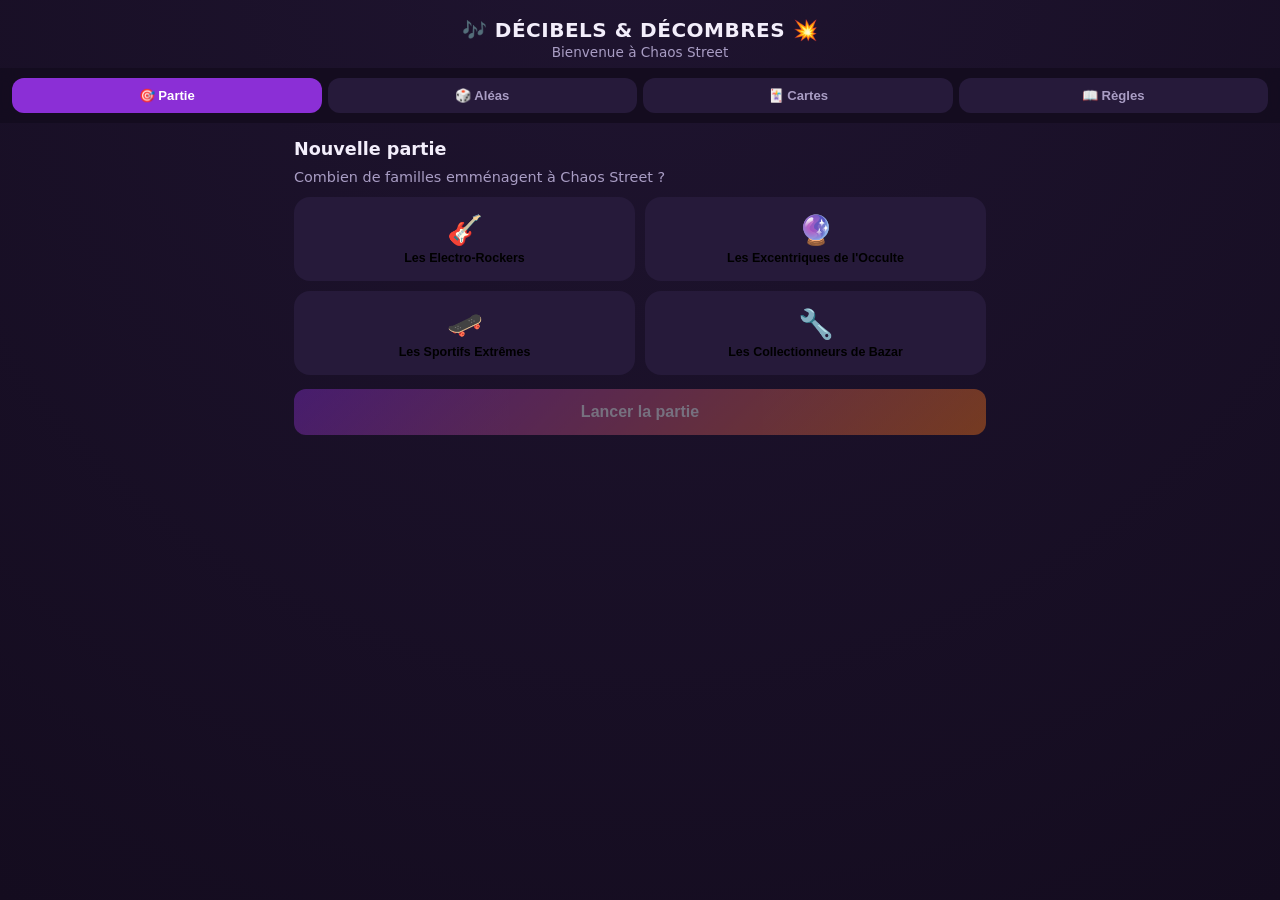
==== app/index.html @ d7ff8e60 "Initialiser le squelette de la PWA compagnon (Chaos Street) Application web progressive (HTML/CSS/JS" ====
<!DOCTYPE html>
<html lang="fr">
<head>
  <meta charset="UTF-8" />
  <meta name="viewport" content="width=device-width, initial-scale=1.0, viewport-fit=cover" />
  <meta name="theme-color" content="#1a1024" />
  <title>Décibels & Décombres — Chaos Street</title>
  <link rel="manifest" href="manifest.webmanifest" />
  <link rel="icon" href="icons/icon-192.png" />
  <link rel="apple-touch-icon" href="icons/icon-192.png" />
  <link rel="stylesheet" href="css/styles.css" />
</head>
<body>
  <header class="topbar">
    <h1>🎶 DÉCIBELS &amp; DÉCOMBRES 💥</h1>
    <p class="subtitle">Bienvenue à Chaos Street</p>
  </header>

  <nav class="tabs">
    <button class="tab active" data-view="partie">🎯 Partie</button>
    <button class="tab" data-view="aleas">🎲 Aléas</button>
    <button class="tab" data-view="cartes">🃏 Cartes</button>
    <button class="tab" data-view="regles">📖 Règles</button>
  </nav>

  <main>
    <!-- VUE PARTIE : baromètre + joueurs + historique -->
    <section id="view-partie" class="view active">
      <div id="setup" class="setup">
        <h2>Nouvelle partie</h2>
        <p>Combien de familles emménagent à Chaos Street ?</p>
        <div id="family-picker" class="family-picker"></div>
        <button id="start-game" class="btn-primary" disabled>Lancer la partie</button>
      </div>

      <div id="board" class="board hidden">
        <div id="players"></div>
        <div class="board-actions">
          <button id="new-game" class="btn-ghost">↺ Nouvelle partie</button>
        </div>
        <div class="history">
          <h3>📜 Historique <button id="clear-history" class="btn-tiny">vider</button></h3>
          <ul id="history-list"></ul>
        </div>
      </div>
    </section>

    <!-- VUE ALÉAS : tire une carte Action au hasard -->
    <section id="view-aleas" class="view">
      <h2>🎲 Aléas du voisinage</h2>
      <p class="muted">Pas de paquet sous la main ? Tire une carte Action au hasard.</p>
      <div id="aleas-card" class="aleas-card empty">Appuie sur le bouton…</div>
      <button id="draw-action" class="btn-primary">Tirer une carte Action</button>
    </section>

    <!-- VUE CARTES : galerie des 24 membres -->
    <section id="view-cartes" class="view">
      <h2>🃏 Les 24 membres</h2>
      <div id="family-filter" class="family-filter"></div>
      <div id="cards-grid" class="cards-grid"></div>
    </section>

    <!-- VUE RÈGLES : résumé rapide -->
    <section id="view-regles" class="view">
      <h2>📖 Aide-mémoire</h2>
      <div class="rule-block">
        <h3>Déroulement du tour</h3>
        <p>À ton tour : <strong>POSER</strong> un membre (monte ta nuisance) <em>OU</em>
        <strong>jouer une Action</strong>. Tu peux <strong>défausser</strong> un membre pour
        son <strong>Coup Bas</strong> à tout moment, même hors-tour.</p>
      </div>
      <div class="rule-block">
        <h3>Ordre de priorité</h3>
        <ol>
          <li><strong>Interruption</strong> — Carte Action hors-tour</li>
          <li><strong>Réaction</strong> — Coup Bas (défausse)</li>
          <li><strong>Résolution</strong> — Pouvoir d'un membre posé</li>
          <li><strong>Majorité</strong> — Pouvoir de famille (3+ membres)</li>
        </ol>
      </div>
      <div class="rule-block danger">
        <h3>⚠️ Baromètre de Tolérance</h3>
        <p>But : atteindre <strong>100</strong>. Si tu dépasses <strong>80</strong> →
        <strong>CRASH SONORE</strong> : défausse la moitié de tes membres (choisis par les
        adversaires) et ton score retombe à <strong>40</strong>.</p>
        <p>Victoire : <strong>100+ points</strong> ET au moins <strong>4 membres</strong> en jeu.</p>
      </div>
    </section>
  </main>

  <div id="toast" class="toast"></div>

  <script type="module" src="js/app.js"></script>
</body>
</html>
---- app/css/styles.css ----
/* ===== DÉCIBELS & DÉCOMBRES — PWA ===== */
:root {
  --bg: #140c1f;
  --bg-2: #1f1430;
  --card: #261a3a;
  --text: #f3eefb;
  --muted: #a99dc4;
  --rockers: #8b2fd6;
  --rockers-accent: #ffe600;
  --occulte: #5a47a8;
  --sportifs: #ff7a18;
  --collectionneurs: #a9572b;
  --danger: #ff3b5c;
  --ok: #3ddc84;
  --radius: 16px;
}

* { box-sizing: border-box; margin: 0; padding: 0; }

body {
  font-family: "Segoe UI", Roboto, Montserrat, system-ui, sans-serif;
  background: radial-gradient(circle at 50% -10%, var(--bg-2), var(--bg)) fixed;
  color: var(--text);
  min-height: 100vh;
  padding-bottom: 40px;
}

.topbar {
  text-align: center;
  padding: 18px 12px 8px;
}
.topbar h1 { font-size: 1.25rem; letter-spacing: 0.5px; }
.subtitle { color: var(--muted); font-size: 0.85rem; margin-top: 2px; }

/* Tabs */
.tabs {
  display: flex;
  gap: 6px;
  padding: 10px 12px;
  position: sticky;
  top: 0;
  background: rgba(20, 12, 31, 0.92);
  backdrop-filter: blur(8px);
  z-index: 10;
}
.tab {
  flex: 1;
  padding: 10px 6px;
  border: none;
  border-radius: 12px;
  background: var(--card);
  color: var(--muted);
  font-size: 0.82rem;
  font-weight: 600;
  cursor: pointer;
  transition: 0.15s;
}
.tab.active { background: var(--rockers); color: #fff; }

main { padding: 16px 14px; max-width: 720px; margin: 0 auto; }
.view { display: none; animation: fade 0.25s ease; }
.view.active { display: block; }
@keyframes fade { from { opacity: 0; transform: translateY(6px); } to { opacity: 1; } }

h2 { font-size: 1.1rem; margin-bottom: 10px; }
.muted, .setup p { color: var(--muted); font-size: 0.9rem; margin-bottom: 12px; }

/* Buttons */
.btn-primary {
  width: 100%;
  padding: 14px;
  border: none;
  border-radius: 12px;
  background: linear-gradient(135deg, var(--rockers), var(--sportifs));
  color: #fff;
  font-size: 1rem;
  font-weight: 700;
  cursor: pointer;
  margin-top: 14px;
}
.btn-primary:disabled { opacity: 0.4; cursor: not-allowed; }
.btn-ghost {
  width: 100%; padding: 11px; border: 1px solid var(--muted);
  border-radius: 12px; background: transparent; color: var(--muted);
  font-weight: 600; cursor: pointer; margin-top: 8px;
}
.btn-tiny {
  font-size: 0.7rem; padding: 2px 8px; border: none; border-radius: 8px;
  background: var(--card); color: var(--muted); cursor: pointer; float: right;
}

/* Family picker */
.family-picker, .family-filter { display: grid; grid-template-columns: 1fr 1fr; gap: 10px; }
.fam-chip {
  padding: 14px 10px; border-radius: var(--radius); border: 2px solid transparent;
  background: var(--card); cursor: pointer; text-align: center; transition: 0.15s;
}
.fam-chip .ico { font-size: 1.8rem; }
.fam-chip .nm { font-size: 0.78rem; font-weight: 700; margin-top: 4px; }
.fam-chip.selected { border-color: #fff; transform: scale(1.03); }

/* Players / Baromètre */
.player {
  background: var(--card); border-radius: var(--radius); padding: 14px;
  margin-bottom: 12px; border-left: 6px solid var(--rockers);
}
.player.crash { animation: shake 0.4s; }
@keyframes shake { 25%{transform:translateX(-5px);} 75%{transform:translateX(5px);} }
.player-head { display: flex; align-items: center; gap: 8px; margin-bottom: 8px; }
.player-head .ico { font-size: 1.5rem; }
.player-head .nm { font-weight: 700; font-size: 0.95rem; }
.player-head .score { margin-left: auto; font-size: 1.5rem; font-weight: 800; }

.barre { height: 14px; border-radius: 8px; background: #0d0817; overflow: hidden; position: relative; }
.barre-fill { height: 100%; border-radius: 8px; transition: width 0.3s, background 0.3s; }
.barre-mark { position: absolute; top: -2px; bottom: -2px; width: 2px; background: var(--danger); opacity: 0.7; }

.player-controls { display: flex; gap: 6px; margin-top: 10px; flex-wrap: wrap; }
.player-controls button {
  flex: 1; min-width: 44px; padding: 9px 4px; border: none; border-radius: 10px;
  background: #0d0817; color: var(--text); font-weight: 700; cursor: pointer; font-size: 0.85rem;
}
.player-controls button.crash-btn { background: var(--danger); color: #fff; flex-basis: 100%; }
.player-meta { font-size: 0.72rem; color: var(--muted); margin-top: 6px; }

/* History */
.history { margin-top: 18px; }
.history h3 { font-size: 0.9rem; margin-bottom: 8px; }
#history-list { list-style: none; font-size: 0.8rem; }
#history-list li { padding: 6px 0; border-bottom: 1px solid #2c2042; color: var(--muted); }

/* Aléas */
.aleas-card {
  background: linear-gradient(135deg, var(--occulte), var(--rockers));
  border-radius: var(--radius); padding: 24px; min-height: 160px;
  display: flex; flex-direction: column; justify-content: center; text-align: center;
}
.aleas-card.empty { background: var(--card); color: var(--muted); }
.aleas-card .a-name { font-size: 1.2rem; font-weight: 800; margin-bottom: 8px; }
.aleas-card .a-eff { font-size: 0.92rem; line-height: 1.4; }

/* Cards grid */
.cards-grid { display: grid; grid-template-columns: 1fr 1fr; gap: 10px; margin-top: 12px; }
.gcard {
  background: var(--card); border-radius: var(--radius); overflow: hidden;
  border-top: 5px solid var(--rockers); display: flex; flex-direction: column;
}
.gcard .thumb {
  aspect-ratio: 3/4; background: #0d0817 center/cover no-repeat;
  display: flex; align-items: center; justify-content: center;
  font-size: 2.4rem; color: #3a2c52;
}
.gcard .body { padding: 8px 10px 10px; }
.gcard .surnom { font-weight: 800; font-size: 0.85rem; }
.gcard .nom { font-size: 0.72rem; color: var(--muted); font-style: italic; }
.gcard .pw { font-size: 0.7rem; margin-top: 6px; }
.gcard .pw b { color: var(--rockers-accent); }
.gcard .cb { font-size: 0.7rem; margin-top: 4px; }
.gcard .cb b { color: var(--danger); }
.fam-filter-chip {
  padding: 7px 4px; border-radius: 10px; background: var(--card); border: 2px solid transparent;
  font-size: 0.72rem; font-weight: 700; cursor: pointer; text-align: center;
}
.fam-filter-chip.active { border-color: #fff; }

/* Règles */
.rule-block { background: var(--card); border-radius: var(--radius); padding: 14px; margin-bottom: 12px; }
.rule-block h3 { font-size: 0.92rem; margin-bottom: 6px; }
.rule-block p, .rule-block li { font-size: 0.85rem; line-height: 1.5; color: var(--muted); }
.rule-block ol { margin-left: 18px; }
.rule-block.danger { border: 1px solid var(--danger); }

/* Toast */
.toast {
  position: fixed; bottom: 20px; left: 50%; transform: translateX(-50%) translateY(120px);
  background: var(--danger); color: #fff; padding: 12px 20px; border-radius: 12px;
  font-weight: 700; font-size: 0.9rem; transition: transform 0.3s; z-index: 100; max-width: 90%; text-align: center;
}
.toast.show { transform: translateX(-50%) translateY(0); }

.hidden { display: none !important; }
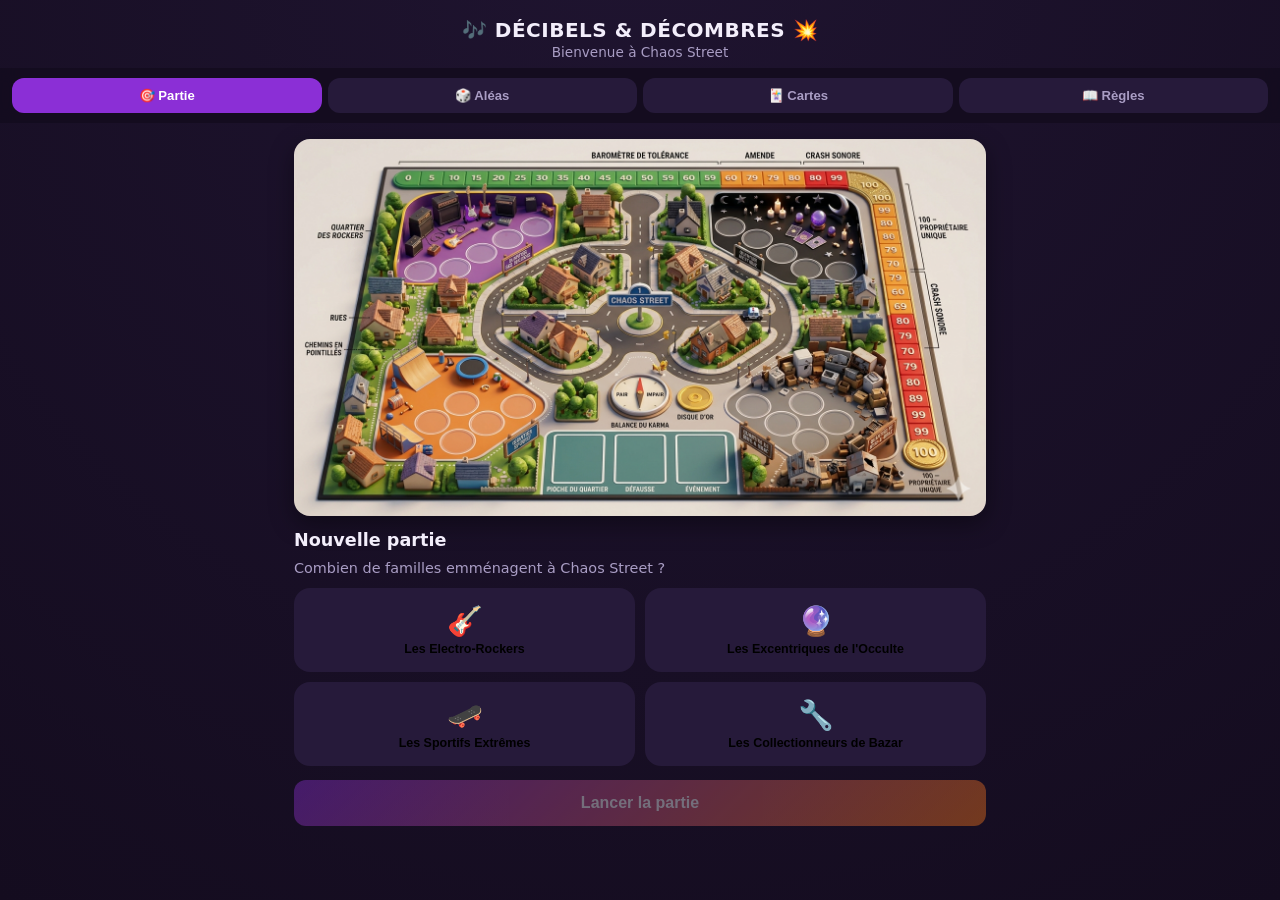
==== commit 28aaab4d: "Integrer plateau, cartes Action/Evenement et regles completes dans la PWA - Accueil : affiche le pla" ====
--- a/app/index.html
+++ b/app/index.html
@@ -27,6 +27,7 @@
     <!-- VUE PARTIE : baromètre + joueurs + historique -->
     <section id="view-partie" class="view active">
       <div id="setup" class="setup">
+        <img class="board-hero" src="assets/board/plateau-chaos-street.png" alt="Plateau Chaos Street" />
         <h2>Nouvelle partie</h2>
         <p>Combien de familles emménagent à Chaos Street ?</p>
         <div id="family-picker" class="family-picker"></div>
@@ -53,38 +54,98 @@
       <button id="draw-action" class="btn-primary">Tirer une carte Action</button>
     </section>
 
-    <!-- VUE CARTES : galerie des 24 membres -->
+    <!-- VUE CARTES : galerie des cartes -->
     <section id="view-cartes" class="view">
-      <h2>🃏 Les 24 membres</h2>
+      <h2>🃏 Le deck</h2>
       <div id="family-filter" class="family-filter"></div>
       <div id="cards-grid" class="cards-grid"></div>
+      <div id="actions-grid" class="actions-grid hidden"></div>
     </section>
 
-    <!-- VUE RÈGLES : résumé rapide -->
+    <!-- VUE RÈGLES : règles complètes -->
     <section id="view-regles" class="view">
-      <h2>📖 Aide-mémoire</h2>
-      <div class="rule-block">
-        <h3>Déroulement du tour</h3>
-        <p>À ton tour : <strong>POSER</strong> un membre (monte ta nuisance) <em>OU</em>
-        <strong>jouer une Action</strong>. Tu peux <strong>défausser</strong> un membre pour
-        son <strong>Coup Bas</strong> à tout moment, même hors-tour.</p>
+      <h2>📖 Règles du jeu</h2>
+
+      <div class="rule-intro">
+        <p><em>« Ici, on ne demande pas de baisser le son. On coupe le courant. »</em></p>
+        <p>Quatre familles infernales emménagent à <strong>Chaos Street</strong>. Faites
+        craquer vos voisins pour devenir le <strong>Propriétaire Unique</strong> du quartier !</p>
       </div>
-      <div class="rule-block">
-        <h3>Ordre de priorité</h3>
+
+      <details class="rule-acc" open>
+        <summary>🎯 But du jeu</summary>
+        <p>Atteindre <strong>100 points de Nuisance</strong> sur le Baromètre de Tolérance,
+        tout en gardant <strong>au moins 4 membres</strong> de ta famille en jeu.</p>
+      </details>
+
+      <details class="rule-acc">
+        <summary>🧰 Matériel & mise en place</summary>
+        <ul>
+          <li>24 cartes Membres (6 par famille), 8 cartes Action, 2 Événements.</li>
+          <li>1 Baromètre de Tolérance (0 → 100) + 1 pion par joueur.</li>
+          <li>Chaque joueur choisit sa famille et prend ses 6 cartes.</li>
+          <li>Mélange les Actions au centre (la Pioche), distribue <strong>5 cartes</strong> à chacun.</li>
+          <li>Tous les pions démarrent à <strong>0</strong>. Le plus bruyant commence.</li>
+        </ul>
+      </details>
+
+      <details class="rule-acc">
+        <summary>🔄 Déroulement d'un tour</summary>
+        <p>À ton tour, fais <strong>UNE</strong> action :</p>
+        <ul>
+          <li><strong>POSER</strong> un membre devant toi → ton score monte de sa Nuisance.</li>
+          <li><strong>ACTION</strong> → joue une carte Action pour semer le chaos.</li>
+        </ul>
+        <p>🔁 Tu peux <strong>défausser</strong> un membre de ta main pour activer son
+        <strong>COUP BAS</strong> à tout moment, <strong>même hors de ton tour</strong>.</p>
+        <p>En fin de tour, repioche jusqu'à avoir <strong>5 cartes</strong>.</p>
+      </details>
+
+      <details class="rule-acc">
+        <summary>⚖️ Ordre de priorité</summary>
         <ol>
-          <li><strong>Interruption</strong> — Carte Action hors-tour</li>
-          <li><strong>Réaction</strong> — Coup Bas (défausse)</li>
+          <li><strong>Interruption</strong> — Carte Action jouée hors-tour</li>
+          <li><strong>Réaction</strong> — Coup Bas (défausse d'un membre)</li>
           <li><strong>Résolution</strong> — Pouvoir d'un membre posé</li>
           <li><strong>Majorité</strong> — Pouvoir de famille (3+ membres)</li>
         </ol>
-      </div>
-      <div class="rule-block danger">
-        <h3>⚠️ Baromètre de Tolérance</h3>
-        <p>But : atteindre <strong>100</strong>. Si tu dépasses <strong>80</strong> →
-        <strong>CRASH SONORE</strong> : défausse la moitié de tes membres (choisis par les
-        adversaires) et ton score retombe à <strong>40</strong>.</p>
-        <p>Victoire : <strong>100+ points</strong> ET au moins <strong>4 membres</strong> en jeu.</p>
-      </div>
+      </details>
+
+      <details class="rule-acc">
+        <summary>📊 Baromètre & Crash Sonore</summary>
+        <ul>
+          <li>Chaque membre posé fait monter ta <strong>Nuisance</strong>.</li>
+          <li>À partir de <strong>3 membres</strong> d'une famille → son <strong>Pouvoir de Quartier</strong> s'active.</li>
+          <li>⚠️ Si tu dépasses <strong>80</strong> → <strong>CRASH SONORE</strong> : défausse la
+          moitié de tes membres (choisis par les adversaires) et ton score retombe à <strong>40</strong>.</li>
+          <li>🚓 Une amende (Police) fait reculer de 20 les joueurs au-dessus de 60.</li>
+        </ul>
+      </details>
+
+      <details class="rule-acc">
+        <summary>🏁 Fin de partie</summary>
+        <p>La partie s'arrête dès qu'un joueur a <strong>100+ points</strong> ET
+        <strong>au moins 4 membres</strong> en jeu. Il devient le
+        <strong>Propriétaire Unique de Chaos Street</strong> ! Sinon, il doit redescendre
+        et se stabiliser avant de pouvoir gagner.</p>
+      </details>
+
+      <details class="rule-acc">
+        <summary>🎸🔮🛹🔧 Les 4 familles</summary>
+        <ul>
+          <li><strong>Electro-Rockers</strong> — saturer le quartier (chaos / défausse).</li>
+          <li><strong>Excentriques de l'Occulte</strong> — manipuler le destin (pioche / inversion).</li>
+          <li><strong>Sportifs Extrêmes</strong> — vitesse & esquive (hors-tour / protection).</li>
+          <li><strong>Collectionneurs de Bazar</strong> — recyclage & asphyxie (défausse / blocage).</li>
+        </ul>
+      </details>
+
+      <details class="rule-acc">
+        <summary>💡 Astuce de pro</summary>
+        <p>Ne garde pas tes cartes Action trop longtemps : elles ne rapportent aucun point.
+        <strong>Sacrifie tes membres pour protéger ta stratégie</strong>, et lâche tes Coups Bas
+        au moment où ton voisin croit avoir gagné !</p>
+      </details>
     </section>
   </main>
 
--- a/app/css/styles.css
+++ b/app/css/styles.css
@@ -89,6 +89,12 @@
   background: var(--card); color: var(--muted); cursor: pointer; float: right;
 }
 
+/* Plateau en haut du setup */
+.board-hero {
+  width: 100%; border-radius: var(--radius); margin-bottom: 14px;
+  box-shadow: 0 8px 24px rgba(0,0,0,.4); display: block;
+}
+
 /* Family picker */
 .family-picker, .family-filter { display: grid; grid-template-columns: 1fr 1fr; gap: 10px; }
 .fam-chip {
@@ -136,8 +142,19 @@
   display: flex; flex-direction: column; justify-content: center; text-align: center;
 }
 .aleas-card.empty { background: var(--card); color: var(--muted); }
+.aleas-card .aleas-img { width: 180px; max-width: 60%; border-radius: 12px; margin: 0 auto 12px; box-shadow: 0 6px 18px rgba(0,0,0,.4); }
+.aleas-card .a-tag { font-size: 0.72rem; font-weight: 800; letter-spacing: 1px; opacity: 0.9; margin-bottom: 4px; }
 .aleas-card .a-name { font-size: 1.2rem; font-weight: 800; margin-bottom: 8px; }
 .aleas-card .a-eff { font-size: 0.92rem; line-height: 1.4; }
+
+/* Galerie Actions / Événements */
+.actions-grid { display: grid; grid-template-columns: 1fr; gap: 10px; margin-top: 12px; }
+.acard { display: flex; gap: 10px; background: var(--card); border-radius: var(--radius); overflow: hidden; border-left: 5px solid var(--danger); }
+.acard.event { border-left-color: var(--sportifs); }
+.acard .athumb { width: 92px; min-height: 92px; flex-shrink: 0; background: #0d0817 center/cover no-repeat; display: flex; align-items: center; justify-content: center; font-size: 1.6rem; }
+.acard .abody { padding: 10px 12px 10px 2px; }
+.acard .aname { font-weight: 800; font-size: 0.9rem; }
+.acard .aeff { font-size: 0.78rem; color: var(--muted); margin-top: 4px; line-height: 1.3; }
 
 /* Cards grid */
 .cards-grid { display: grid; grid-template-columns: 1fr 1fr; gap: 10px; margin-top: 12px; }
@@ -170,6 +187,20 @@
 .rule-block ol { margin-left: 18px; }
 .rule-block.danger { border: 1px solid var(--danger); }
 
+/* Règles complètes (accordéon) */
+.rule-intro { background: linear-gradient(135deg, var(--rockers), var(--occulte)); border-radius: var(--radius); padding: 14px; margin-bottom: 14px; }
+.rule-intro p { font-size: 0.88rem; line-height: 1.5; margin-bottom: 6px; }
+.rule-intro p:last-child { margin-bottom: 0; }
+.rule-acc { background: var(--card); border-radius: var(--radius); padding: 4px 14px; margin-bottom: 10px; }
+.rule-acc summary { cursor: pointer; font-weight: 700; font-size: 0.92rem; padding: 10px 0; list-style: none; }
+.rule-acc summary::-webkit-details-marker { display: none; }
+.rule-acc summary::after { content: "▸"; float: right; color: var(--muted); transition: 0.2s; }
+.rule-acc[open] summary::after { transform: rotate(90deg); }
+.rule-acc p, .rule-acc li { font-size: 0.84rem; line-height: 1.5; color: var(--muted); }
+.rule-acc ul, .rule-acc ol { margin: 4px 0 12px 18px; }
+.rule-acc li { margin-bottom: 4px; }
+.rule-acc p { margin-bottom: 8px; }
+
 /* Toast */
 .toast {
   position: fixed; bottom: 20px; left: 50%; transform: translateX(-50%) translateY(120px);
